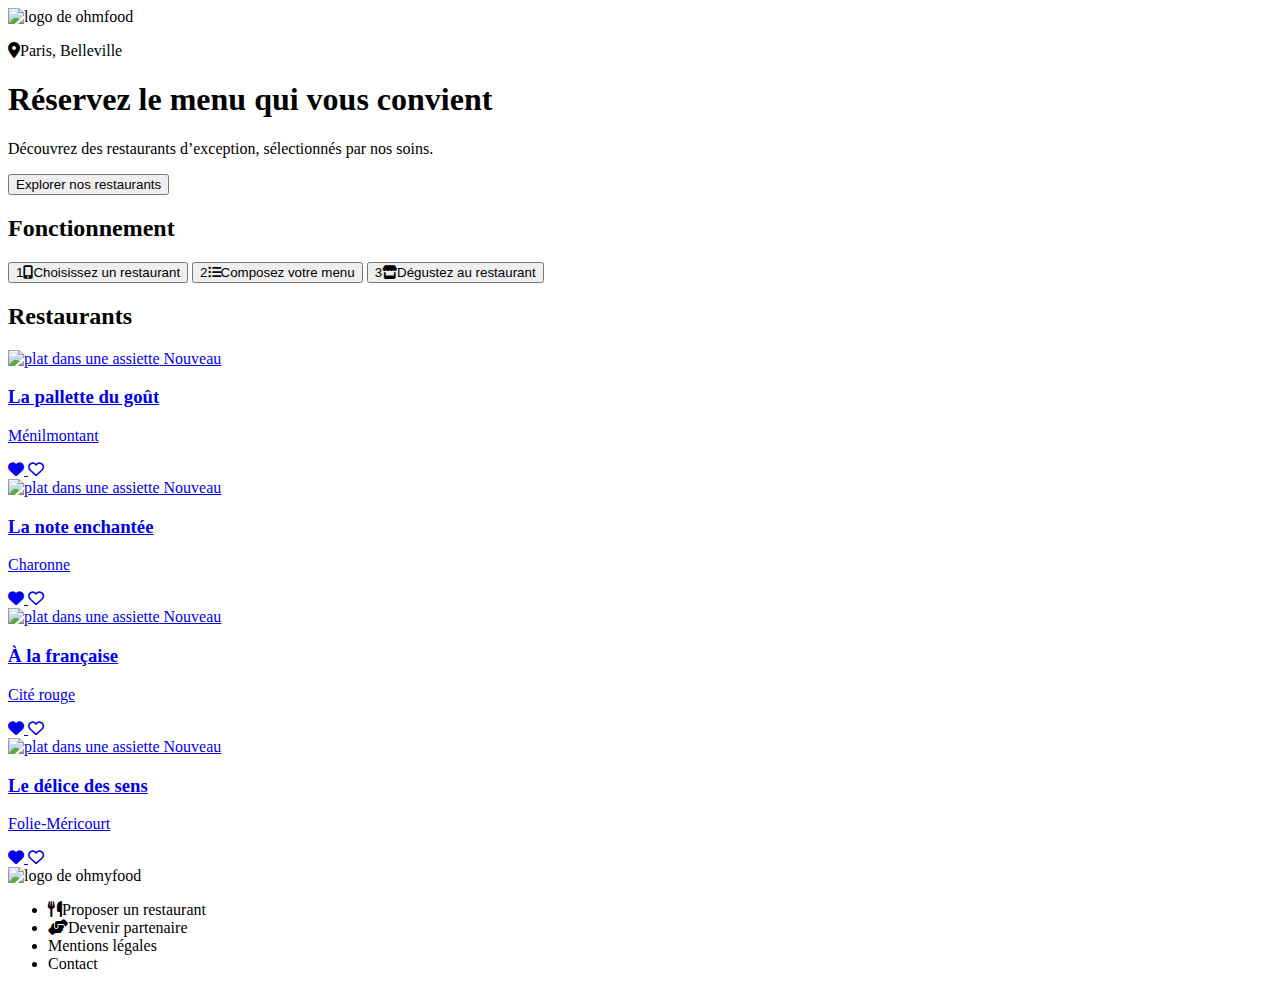
==== index.html @ e479364b "add all restaurant" ====
<!DOCTYPE html>
<html lang="fr">
  <head>
    <meta charset="UTF-8" />
    <meta name="viewport" content="width=device-width, initial-scale=1.0" />
    <title>Ohmyfood</title>
    <link
      rel="stylesheet"
      href="https://cdnjs.cloudflare.com/ajax/libs/font-awesome/6.7.2/css/all.min.css"
      integrity="sha512-Evv84Mr4kqVGRNSgIGL/F/aIDqQb7xQ2vcrdIwxfjThSH8CSR7PBEakCr51Ck+w+/U6swU2Im1vVX0SVk9ABhg=="
      crossorigin="anonymous"
      referrerpolicy="no-referrer"
    />
    <link rel="stylesheet" href="styles/output/style.css" />
  </head>
  <body>
    <header class="header-container">
      <div class="logo-container shadow-1 py-4 relative z-1">
        <img
          src="./images/ohmyfood.png"
          alt="logo de ohmfood"
          class="mx-auto block"
        />
      </div>
      <div class="location-container shadow-2 py-3 bg-grey-1 relative">
        <p class="text-center">
          <i class="fa-solid fa-location-dot mr-3"></i>Paris, Belleville
        </p>
      </div>
    </header>
    <main>
      <section class="flex flex-column gap-5 pt-10 pb-14 bg-grey-light">
        <h1 class="title-section text-center">
          Réservez le menu qui vous convient
        </h1>
        <p class="body-1">
          Découvrez des restaurants d’exception, sélectionnés par nos soins.
        </p>
        <button class="button-primary mx-auto">Explorer nos restaurants</button>
      </section>

      <section class="px-4 py-10">
        <h2 class="title-section">Fonctionnement</h2>

        <div class="flex flex-column gap-6 mt-6">
          <button class="button-secondary relative">
            <span class="badge">1</span
            ><i class="fa-solid fa-mobile-screen-button"></i>Choisissez un
            restaurant
          </button>
          <button class="button-secondary relative">
            <span class="badge">2</span
            ><i class="fa-solid fa-list-ul"></i>Composez votre menu
          </button>
          <button class="button-secondary relative">
            <span class="badge">3</span
            ><i class="fa-solid fa-store active"></i>Dégustez au restaurant
          </button>
        </div>
      </section>

      <section class="px-4 py-10 bg-grey-light">
        <h2 class="title-section pb-5">Restaurants</h2>
        <div class="flex flex-column align-center gap-5">
          <a href="/pages/la-palette-du-goût.html" class="w-full">
            <article class="card">
              <div class="card-image relative">
                <img
                  src="./images/jay-wennington-N_Y88TWmGwA-unsplash.jpg"
                  alt="plat dans une assiette"
                />
                <span class="new-badge active">Nouveau</span>
              </div>
              <div class="card-body">
                <div>
                  <h3>La pallette du goût</h3>
                  <p>Ménilmontant</p>
                </div>
                <i class="fa-solid fa-heart liked"></i>
                <i class="fa-regular fa-heart"></i>
              </div>
            </article>
          </a>
          <a href="/pages/la-note-enchante.html" class="w-full">
            <article class="card">
              <div class="card-image relative">
                <img
                  src="./images/stil-u2Lp8tXIcjw-unsplash.jpg"
                  alt="plat dans une assiette"
                />
                <span class="new-badge active">Nouveau</span>
              </div>
              <div class="card-body">
                <div>
                  <h3>La note enchantée</h3>
                  <p>Charonne</p>
                </div>
                <i class="fa-solid fa-heart liked active"></i>
                <i class="fa-regular fa-heart"></i>
              </div>
            </article>
          </a>
          <a href="/pages/a-la-francaise.html" class="w-full">
            <article class="card">
              <div class="card-image relative">
                <img
                  src="./images/jay-wennington-N_Y88TWmGwA-unsplash.jpg"
                  alt="plat dans une assiette"
                />
                <span class="new-badge">Nouveau</span>
              </div>
              <div class="card-body">
                <div>
                  <h3>À la française</h3>
                  <p>Cité rouge</p>
                </div>
                <i class="fa-solid fa-heart liked"></i>
                <i class="fa-regular fa-heart"></i>
              </div>
            </article>
          </a>
          <a href="/pages/delices-des-sens.html" class="w-full">
            <article class="card">
              <div class="card-image relative">
                <img
                  src="./images/louis-hansel-shotsoflouis-qNBGVyOCY8Q-unsplash.jpg"
                  alt="plat dans une assiette"
                />
                <span class="new-badge">Nouveau</span>
              </div>
              <div class="card-body">
                <div>
                  <h3>Le délice des sens</h3>
                  <p>Folie-Méricourt</p>
                </div>
                <i class="fa-solid fa-heart liked"></i>
                <i class="fa-regular fa-heart"></i>
              </div>
            </article>
          </a>
        </div>
      </section>
    </main>

    <footer class="p-6 bg-grey">
      <div class="logo-container">
        <img src="./images/ohmyfoodwhite.png" alt="logo de ohmyfood" />
      </div>
      <ul>
        <li><i class="fa-solid fa-utensils mr-4"></i>Proposer un restaurant</li>
        <li>
          <i class="fa-solid fa-handshake-angle mr-3"></i>Devenir partenaire
        </li>
        <li>Mentions légales</li>
        <li>Contact</li>
      </ul>
    </footer>
  </body>
</html>
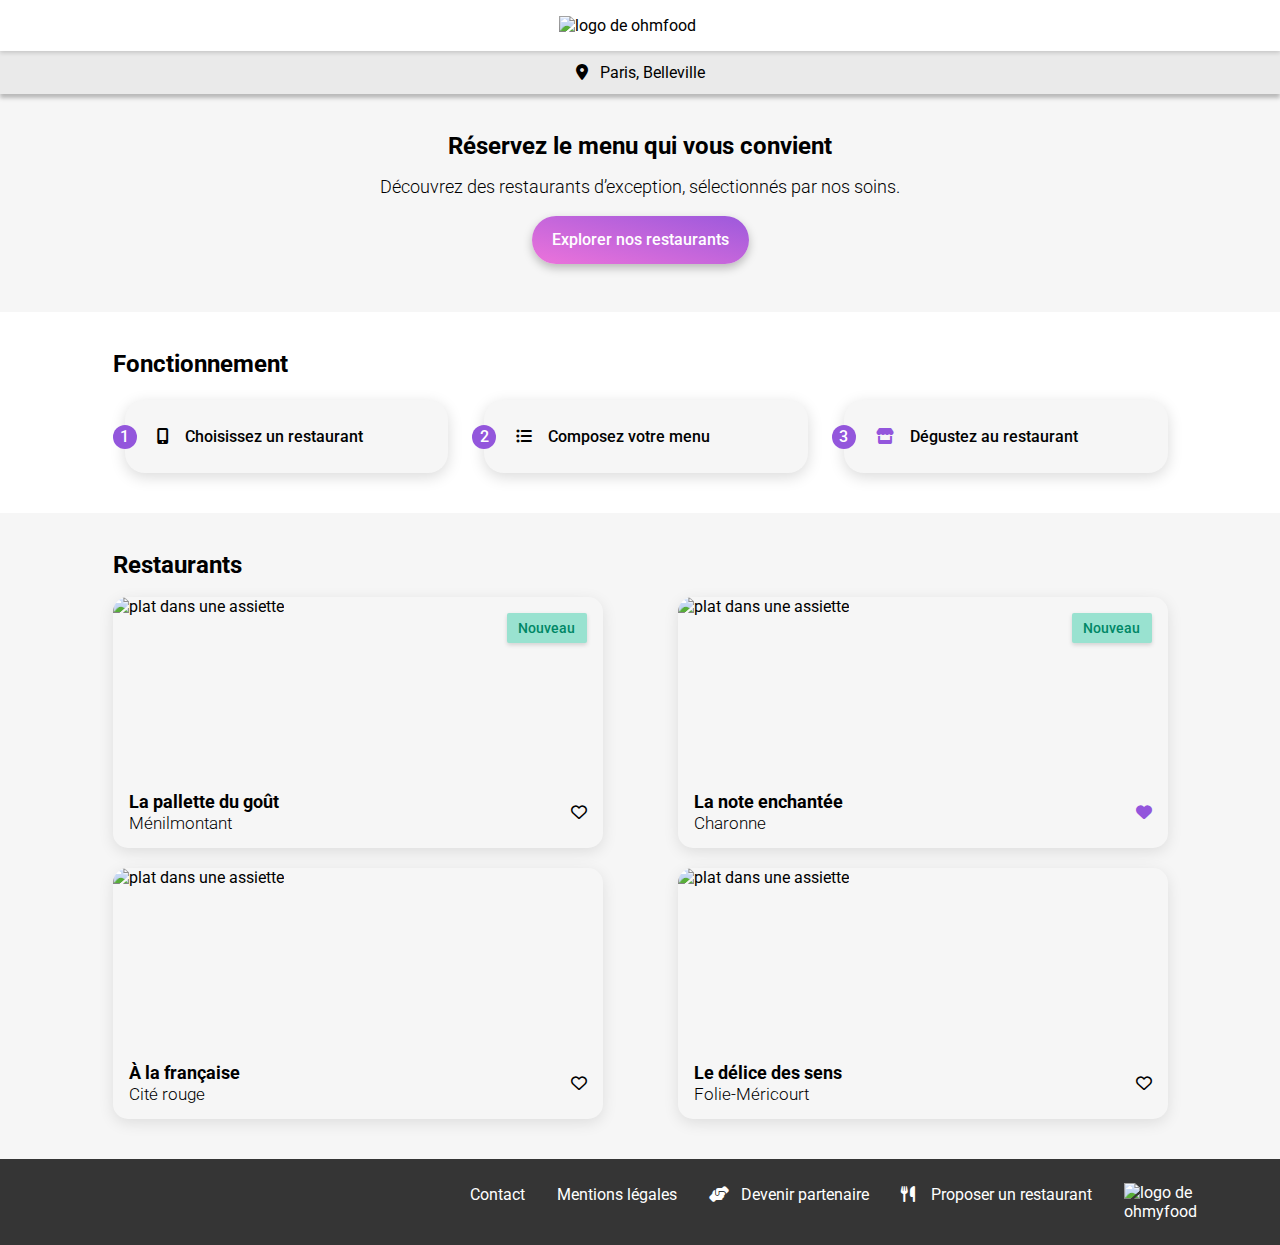
==== commit f6d0aa47: "add responsive to desktop vers" ====
--- a/index.html
+++ b/index.html
@@ -39,10 +39,10 @@
         <button class="button-primary mx-auto">Explorer nos restaurants</button>
       </section>
 
-      <section class="px-4 py-10">
+      <section class="px-4 py-10 max-w-lg">
         <h2 class="title-section">Fonctionnement</h2>
 
-        <div class="flex flex-column gap-6 mt-6">
+        <div class="flex flex-column gap-6 mt-6 lg__col-to-row child-equal">
           <button class="button-secondary relative">
             <span class="badge">1</span
             ><i class="fa-solid fa-mobile-screen-button"></i>Choisissez un
@@ -60,9 +60,11 @@
       </section>
 
       <section class="px-4 py-10 bg-grey-light">
-        <h2 class="title-section pb-5">Restaurants</h2>
-        <div class="flex flex-column align-center gap-5">
-          <a href="/pages/la-palette-du-goût.html" class="w-full">
+        <h2 class="title-section pb-5 max-w-lg">Restaurants</h2>
+        <div
+          class="flex flex-column align-center gap-5 lg__col-to-row max-w-lg col-2 wrap lg-between"
+        >
+          <a href="./la-palette-du-goût.html" class="w-full">
             <article class="card">
               <div class="card-image relative">
                 <img
@@ -81,7 +83,7 @@
               </div>
             </article>
           </a>
-          <a href="/pages/la-note-enchante.html" class="w-full">
+          <a href="./la-note-enchante.html" class="w-full">
             <article class="card">
               <div class="card-image relative">
                 <img
@@ -100,7 +102,7 @@
               </div>
             </article>
           </a>
-          <a href="/pages/a-la-francaise.html" class="w-full">
+          <a href="./a-la-francaise.html" class="w-full">
             <article class="card">
               <div class="card-image relative">
                 <img
@@ -119,7 +121,7 @@
               </div>
             </article>
           </a>
-          <a href="/pages/delices-des-sens.html" class="w-full">
+          <a href="./delices-des-sens.html" class="w-full">
             <article class="card">
               <div class="card-image relative">
                 <img
@@ -142,11 +144,11 @@
       </section>
     </main>
 
-    <footer class="p-6 bg-grey">
-      <div class="logo-container">
+    <footer class="p-6 bg-grey lg__col-to-row-reverse lg__gap-2">
+      <div class="logo-container lg-mr-2">
         <img src="./images/ohmyfoodwhite.png" alt="logo de ohmyfood" />
       </div>
-      <ul>
+      <ul class="lg__col-to-row-reverse lg__gap-2">
         <li><i class="fa-solid fa-utensils mr-4"></i>Proposer un restaurant</li>
         <li>
           <i class="fa-solid fa-handshake-angle mr-3"></i>Devenir partenaire
--- a/styles/output/style.css
+++ b/styles/output/style.css
@@ -0,0 +1,1091 @@
+@import url("https://fonts.googleapis.com/css2?family=Roboto:ital,wght@0,100..900;1,100..900&family=Shrikhand&display=swap");
+.w-full {
+  width: 100%;
+}
+
+.flex {
+  display: flex;
+}
+
+.block {
+  display: block;
+}
+
+.none {
+  display: none;
+}
+
+.flex-column {
+  flex-direction: column;
+}
+
+.flex-row {
+  flex-direction: row;
+}
+
+.justify-center {
+  justify-content: center;
+}
+
+.align-center {
+  align-items: center;
+}
+
+.wrap {
+  flex-wrap: wrap;
+}
+
+.mx-auto {
+  margin-left: auto;
+  margin-right: auto;
+}
+
+.shadow-1 {
+  box-shadow: 0px 2px 4px 0px rgba(0, 0, 0, 0.1490196078);
+}
+
+.shadow-2 {
+  box-shadow: 0px 4px 4px 0px rgba(0, 0, 0, 0.2509803922);
+}
+
+.bg-grey-1 {
+  background-color: #eaeaea;
+}
+
+.bg-grey-light {
+  background-color: #f6f6f6;
+}
+
+.bg-grey {
+  background-color: #353535;
+}
+.bg-grey * {
+  color: #ffffff;
+}
+
+.text-center {
+  text-align: center;
+}
+
+.text-start {
+  text-align: start;
+}
+
+.text-end {
+  text-align: end;
+}
+
+.relative {
+  position: relative;
+}
+
+.absolute {
+  position: absolute;
+}
+
+.z-0 {
+  z-index: 0;
+}
+
+.z-1 {
+  z-index: 1;
+}
+
+.z-2 {
+  z-index: 2;
+}
+
+.z-3 {
+  z-index: 3;
+}
+
+.z-4 {
+  z-index: 4;
+}
+
+.z-5 {
+  z-index: 5;
+}
+
+.z-6 {
+  z-index: 6;
+}
+
+.z-7 {
+  z-index: 7;
+}
+
+.z-8 {
+  z-index: 8;
+}
+
+.z-9 {
+  z-index: 9;
+}
+
+.z-10 {
+  z-index: 10;
+}
+
+.m-0 {
+  margin: 0rem;
+}
+
+.p-0 {
+  padding: 0rem;
+}
+
+.py-0 {
+  padding-top: 0rem;
+  padding-bottom: 0rem;
+}
+
+.px-0 {
+  padding-left: 0rem;
+  padding-right: 0rem;
+}
+
+.pt-0 {
+  padding-top: 0rem;
+}
+
+.pl-0 {
+  padding-left: 0rem;
+}
+
+.pr-0 {
+  padding-right: 0rem;
+}
+
+.pb-0 {
+  padding-bottom: 0rem;
+}
+
+.mt-0 {
+  margin-top: 0rem;
+}
+
+.mb-0 {
+  margin-bottom: 0rem;
+}
+
+.ml-0 {
+  margin-left: 0rem;
+}
+
+.mr-0 {
+  margin-right: 0rem;
+}
+
+.gap-0 {
+  gap: 0rem;
+}
+
+.m-1 {
+  margin: 0.25rem;
+}
+
+.p-1 {
+  padding: 0.25rem;
+}
+
+.py-1 {
+  padding-top: 0.25rem;
+  padding-bottom: 0.25rem;
+}
+
+.px-1 {
+  padding-left: 0.25rem;
+  padding-right: 0.25rem;
+}
+
+.pt-1 {
+  padding-top: 0.25rem;
+}
+
+.pl-1 {
+  padding-left: 0.25rem;
+}
+
+.pr-1 {
+  padding-right: 0.25rem;
+}
+
+.pb-1 {
+  padding-bottom: 0.25rem;
+}
+
+.mt-1 {
+  margin-top: 0.25rem;
+}
+
+.mb-1 {
+  margin-bottom: 0.25rem;
+}
+
+.ml-1 {
+  margin-left: 0.25rem;
+}
+
+.mr-1 {
+  margin-right: 0.25rem;
+}
+
+.gap-1 {
+  gap: 0.25rem;
+}
+
+.m-2 {
+  margin: 0.5rem;
+}
+
+.p-2 {
+  padding: 0.5rem;
+}
+
+.py-2 {
+  padding-top: 0.5rem;
+  padding-bottom: 0.5rem;
+}
+
+.px-2 {
+  padding-left: 0.5rem;
+  padding-right: 0.5rem;
+}
+
+.pt-2 {
+  padding-top: 0.5rem;
+}
+
+.pl-2 {
+  padding-left: 0.5rem;
+}
+
+.pr-2 {
+  padding-right: 0.5rem;
+}
+
+.pb-2 {
+  padding-bottom: 0.5rem;
+}
+
+.mt-2 {
+  margin-top: 0.5rem;
+}
+
+.mb-2 {
+  margin-bottom: 0.5rem;
+}
+
+.ml-2 {
+  margin-left: 0.5rem;
+}
+
+.mr-2 {
+  margin-right: 0.5rem;
+}
+
+.gap-2 {
+  gap: 0.5rem;
+}
+
+.m-3 {
+  margin: 0.75rem;
+}
+
+.p-3 {
+  padding: 0.75rem;
+}
+
+.py-3 {
+  padding-top: 0.75rem;
+  padding-bottom: 0.75rem;
+}
+
+.px-3 {
+  padding-left: 0.75rem;
+  padding-right: 0.75rem;
+}
+
+.pt-3 {
+  padding-top: 0.75rem;
+}
+
+.pl-3 {
+  padding-left: 0.75rem;
+}
+
+.pr-3 {
+  padding-right: 0.75rem;
+}
+
+.pb-3 {
+  padding-bottom: 0.75rem;
+}
+
+.mt-3 {
+  margin-top: 0.75rem;
+}
+
+.mb-3 {
+  margin-bottom: 0.75rem;
+}
+
+.ml-3 {
+  margin-left: 0.75rem;
+}
+
+.mr-3 {
+  margin-right: 0.75rem;
+}
+
+.gap-3 {
+  gap: 0.75rem;
+}
+
+.m-4 {
+  margin: 1rem;
+}
+
+.p-4 {
+  padding: 1rem;
+}
+
+.py-4 {
+  padding-top: 1rem;
+  padding-bottom: 1rem;
+}
+
+.px-4 {
+  padding-left: 1rem;
+  padding-right: 1rem;
+}
+
+.pt-4 {
+  padding-top: 1rem;
+}
+
+.pl-4 {
+  padding-left: 1rem;
+}
+
+.pr-4 {
+  padding-right: 1rem;
+}
+
+.pb-4 {
+  padding-bottom: 1rem;
+}
+
+.mt-4 {
+  margin-top: 1rem;
+}
+
+.mb-4 {
+  margin-bottom: 1rem;
+}
+
+.ml-4 {
+  margin-left: 1rem;
+}
+
+.mr-4 {
+  margin-right: 1rem;
+}
+
+.gap-4 {
+  gap: 1rem;
+}
+
+.m-5 {
+  margin: 1.25rem;
+}
+
+.p-5 {
+  padding: 1.25rem;
+}
+
+.py-5 {
+  padding-top: 1.25rem;
+  padding-bottom: 1.25rem;
+}
+
+.px-5 {
+  padding-left: 1.25rem;
+  padding-right: 1.25rem;
+}
+
+.pt-5 {
+  padding-top: 1.25rem;
+}
+
+.pl-5 {
+  padding-left: 1.25rem;
+}
+
+.pr-5 {
+  padding-right: 1.25rem;
+}
+
+.pb-5 {
+  padding-bottom: 1.25rem;
+}
+
+.mt-5 {
+  margin-top: 1.25rem;
+}
+
+.mb-5 {
+  margin-bottom: 1.25rem;
+}
+
+.ml-5 {
+  margin-left: 1.25rem;
+}
+
+.mr-5 {
+  margin-right: 1.25rem;
+}
+
+.gap-5 {
+  gap: 1.25rem;
+}
+
+.m-6 {
+  margin: 1.5rem;
+}
+
+.p-6 {
+  padding: 1.5rem;
+}
+
+.py-6 {
+  padding-top: 1.5rem;
+  padding-bottom: 1.5rem;
+}
+
+.px-6 {
+  padding-left: 1.5rem;
+  padding-right: 1.5rem;
+}
+
+.pt-6 {
+  padding-top: 1.5rem;
+}
+
+.pl-6 {
+  padding-left: 1.5rem;
+}
+
+.pr-6 {
+  padding-right: 1.5rem;
+}
+
+.pb-6 {
+  padding-bottom: 1.5rem;
+}
+
+.mt-6 {
+  margin-top: 1.5rem;
+}
+
+.mb-6 {
+  margin-bottom: 1.5rem;
+}
+
+.ml-6 {
+  margin-left: 1.5rem;
+}
+
+.mr-6 {
+  margin-right: 1.5rem;
+}
+
+.gap-6 {
+  gap: 1.5rem;
+}
+
+.m-8 {
+  margin: 2rem;
+}
+
+.p-8 {
+  padding: 2rem;
+}
+
+.py-8 {
+  padding-top: 2rem;
+  padding-bottom: 2rem;
+}
+
+.px-8 {
+  padding-left: 2rem;
+  padding-right: 2rem;
+}
+
+.pt-8 {
+  padding-top: 2rem;
+}
+
+.pl-8 {
+  padding-left: 2rem;
+}
+
+.pr-8 {
+  padding-right: 2rem;
+}
+
+.pb-8 {
+  padding-bottom: 2rem;
+}
+
+.mt-8 {
+  margin-top: 2rem;
+}
+
+.mb-8 {
+  margin-bottom: 2rem;
+}
+
+.ml-8 {
+  margin-left: 2rem;
+}
+
+.mr-8 {
+  margin-right: 2rem;
+}
+
+.gap-8 {
+  gap: 2rem;
+}
+
+.m-10 {
+  margin: 2.5rem;
+}
+
+.p-10 {
+  padding: 2.5rem;
+}
+
+.py-10 {
+  padding-top: 2.5rem;
+  padding-bottom: 2.5rem;
+}
+
+.px-10 {
+  padding-left: 2.5rem;
+  padding-right: 2.5rem;
+}
+
+.pt-10 {
+  padding-top: 2.5rem;
+}
+
+.pl-10 {
+  padding-left: 2.5rem;
+}
+
+.pr-10 {
+  padding-right: 2.5rem;
+}
+
+.pb-10 {
+  padding-bottom: 2.5rem;
+}
+
+.mt-10 {
+  margin-top: 2.5rem;
+}
+
+.mb-10 {
+  margin-bottom: 2.5rem;
+}
+
+.ml-10 {
+  margin-left: 2.5rem;
+}
+
+.mr-10 {
+  margin-right: 2.5rem;
+}
+
+.gap-10 {
+  gap: 2.5rem;
+}
+
+.m-12 {
+  margin: 2.75rem;
+}
+
+.p-12 {
+  padding: 2.75rem;
+}
+
+.py-12 {
+  padding-top: 2.75rem;
+  padding-bottom: 2.75rem;
+}
+
+.px-12 {
+  padding-left: 2.75rem;
+  padding-right: 2.75rem;
+}
+
+.pt-12 {
+  padding-top: 2.75rem;
+}
+
+.pl-12 {
+  padding-left: 2.75rem;
+}
+
+.pr-12 {
+  padding-right: 2.75rem;
+}
+
+.pb-12 {
+  padding-bottom: 2.75rem;
+}
+
+.mt-12 {
+  margin-top: 2.75rem;
+}
+
+.mb-12 {
+  margin-bottom: 2.75rem;
+}
+
+.ml-12 {
+  margin-left: 2.75rem;
+}
+
+.mr-12 {
+  margin-right: 2.75rem;
+}
+
+.gap-12 {
+  gap: 2.75rem;
+}
+
+.m-14 {
+  margin: 3rem;
+}
+
+.p-14 {
+  padding: 3rem;
+}
+
+.py-14 {
+  padding-top: 3rem;
+  padding-bottom: 3rem;
+}
+
+.px-14 {
+  padding-left: 3rem;
+  padding-right: 3rem;
+}
+
+.pt-14 {
+  padding-top: 3rem;
+}
+
+.pl-14 {
+  padding-left: 3rem;
+}
+
+.pr-14 {
+  padding-right: 3rem;
+}
+
+.pb-14 {
+  padding-bottom: 3rem;
+}
+
+.mt-14 {
+  margin-top: 3rem;
+}
+
+.mb-14 {
+  margin-bottom: 3rem;
+}
+
+.ml-14 {
+  margin-left: 3rem;
+}
+
+.mr-14 {
+  margin-right: 3rem;
+}
+
+.gap-14 {
+  gap: 3rem;
+}
+
+.child-equal > * {
+  flex: 1;
+}
+
+@media (min-width: 1023px) {
+  .md__col-to-row {
+    display: flex;
+    flex-direction: row;
+  }
+  .md__col-to-row-reverse {
+    display: flex;
+    flex-direction: row-reverse;
+  }
+  .md__gap-2 {
+    gap: 2rem;
+  }
+  .lg__col-to-row {
+    display: flex;
+    flex-direction: row;
+  }
+  .lg__col-to-row-reverse {
+    display: flex;
+    flex-direction: row-reverse;
+  }
+  .lg__gap-2 {
+    gap: 2rem;
+  }
+  .max-w-lg {
+    max-width: 1055px;
+    margin-left: auto;
+    margin-right: auto;
+    padding-left: 0;
+    padding-right: 0;
+  }
+  .lg-between {
+    justify-content: space-between;
+  }
+  .col-2 > * {
+    width: 100%;
+    max-width: 490px;
+  }
+  .lg-mr-2 {
+    margin-right: 2rem;
+  }
+  .lg-mx-auto {
+    margin-left: auto;
+    margin-right: auto;
+  }
+  .lg-w-fit {
+    width: fit-content;
+  }
+  .max-w-md {
+    max-width: 634px;
+  }
+}
+*,
+::before,
+::after {
+  margin: 0;
+  padding: 0;
+  box-sizing: border-box;
+}
+
+a {
+  text-decoration: none;
+  color: inherit;
+}
+
+ul {
+  list-style: none;
+}
+
+* {
+  font-family: "Roboto", "sans-serif";
+}
+
+.font-title {
+  font-family: "Shrikhand", "sans-serif";
+}
+
+.header-container .logo-container img {
+  width: 100%;
+  max-width: 162px;
+}
+.header-container .logo-container .back-icon {
+  position: absolute;
+  top: 50%;
+  left: 1rem;
+  translate: 0% -50%;
+}
+
+.button-primary {
+  position: relative;
+  border-radius: 25px;
+  background: linear-gradient(193.33deg, #9356dc -11.44%, #ff79da 123.93%);
+  border: none;
+  color: #ffffff;
+  padding: 1rem 1.25rem;
+  font-weight: 500;
+  font-size: 16px;
+  line-height: 100%;
+  letter-spacing: 0;
+  text-align: center;
+  vertical-align: middle;
+  box-shadow: 0px 4px 10px 0px rgba(0, 0, 0, 0.2509803922);
+}
+.button-primary::before {
+  display: block;
+  content: "";
+  position: absolute;
+  top: 0;
+  left: 0;
+  width: 100%;
+  height: 100%;
+  background-color: rgba(255, 255, 255, 0.1490196078);
+  border-radius: 25px;
+  opacity: 0;
+  box-shadow: 0px 4px 15px 0px rgba(0, 0, 0, 0.3490196078);
+  transition: opacity 0.3s ease-out;
+}
+.button-primary:hover::before {
+  opacity: 1;
+}
+
+.title-section {
+  font-weight: 700;
+  font-size: 24px;
+  line-height: 100%;
+  letter-spacing: 0;
+}
+
+.body-1 {
+  font-weight: 300;
+  font-size: 18px;
+  line-height: 100%;
+  letter-spacing: 0;
+  text-align: center;
+}
+
+.badge {
+  position: absolute;
+  top: 50%;
+  left: 0;
+  translate: -50% -50%;
+  width: 24px;
+  height: 24px;
+  border-radius: 50%;
+  background-color: #9356dc;
+  color: #ffffff;
+  display: flex;
+  justify-content: center;
+  align-items: center;
+}
+
+.button-secondary {
+  border-radius: 20px;
+  background-color: #f6f6f6;
+  box-shadow: 0px 4px 15px 0px rgba(0, 0, 0, 0.1490196078);
+  padding: 1.75rem 0;
+  border: none;
+  font-weight: 500;
+  font-size: 16px;
+  line-height: 100%;
+  letter-spacing: 0;
+  margin-left: 12px;
+  padding-left: 2rem;
+  text-align: left;
+}
+.button-secondary > i {
+  align-self: start;
+  margin-right: 1rem;
+}
+.button-secondary > i.active {
+  color: #9356dc;
+}
+
+.card {
+  border-radius: 15px;
+  height: 251px;
+  box-shadow: 0px 4px 15px 0px rgba(0, 0, 0, 0.1019607843);
+  overflow: hidden;
+}
+.card .card-image {
+  height: 71%;
+}
+.card .card-image img {
+  width: 100%;
+  height: 100%;
+  object-fit: cover;
+}
+.card .card-body {
+  display: flex;
+  justify-content: space-between;
+  align-items: center;
+  padding: 1rem;
+}
+.card .card-body h3 {
+  font-weight: 700;
+  font-size: 18px;
+  line-height: 1.2;
+}
+.card .card-body p {
+  font-weight: 300;
+  font-size: 17px;
+  letter-spacing: 0;
+}
+.card .card-body > i.liked {
+  display: none;
+  color: #9356dc;
+}
+.card .card-body > i.liked.active {
+  display: block;
+}
+.card .card-body i.liked.active + i {
+  display: none;
+}
+
+footer .logo-container {
+  width: 100px;
+}
+footer .logo-container img {
+  width: 100%;
+  object-fit: cover;
+}
+footer ul li {
+  line-height: 1.5;
+}
+
+.restaurant-cover {
+  max-height: 383px;
+  overflow: hidden;
+}
+.restaurant-cover img {
+  width: 100%;
+  height: 100%;
+  max-height: 100%;
+  object-fit: cover;
+  translate: 0 -34%;
+}
+
+.restaurant-main-section {
+  position: relative;
+  background-color: #f6f6f6;
+}
+.restaurant-main-section h1 {
+  font-weight: 400;
+  font-style: italic;
+  font-size: 28px;
+  line-height: 100%;
+  letter-spacing: 0;
+}
+.restaurant-main-section::before {
+  display: block;
+  content: "";
+  position: absolute;
+  top: 0;
+  left: 0;
+  translate: 0 -100%;
+  height: 40px;
+  width: 100%;
+  border-top-left-radius: 40px;
+  border-top-right-radius: 40px;
+  background-color: #f6f6f6;
+}
+.restaurant-main-section .restaurant-section h2 {
+  position: relative;
+  font-weight: 300;
+  font-size: 16px;
+  line-height: 100%;
+  letter-spacing: 0;
+  text-transform: uppercase;
+  margin-bottom: calc(8px + 1.5rem);
+}
+.restaurant-main-section .restaurant-section h2::before {
+  display: block;
+  content: "";
+  position: absolute;
+  top: 100%;
+  left: 0;
+  translate: 0 8px;
+  height: 3px;
+  width: 40px;
+  background-color: #99e2d0;
+}
+.restaurant-main-section .restaurant-section .dish {
+  display: grid;
+  grid-template-columns: auto fit-content(100%) fit-content(100%);
+  grid-template-rows: repeat(2, 1fr);
+  height: 69px;
+  border-radius: 15px;
+  box-shadow: 0px 4.01px 15.04px 0px rgba(0, 0, 0, 0.1019607843);
+  background-color: #ffffff;
+  margin-bottom: 1rem;
+  overflow: hidden;
+}
+.restaurant-main-section .restaurant-section .dish input[type=checkbox]:checked ~ .dish__check {
+  width: 60px;
+  translate: 0 0;
+}
+.restaurant-main-section .restaurant-section .dish__name {
+  font-weight: 500;
+  font-size: 18px;
+  line-height: 100%;
+  letter-spacing: 0;
+  margin-bottom: 5px;
+  white-space: nowrap;
+  overflow: hidden;
+  text-overflow: ellipsis;
+  max-width: 100%;
+  display: inline-block;
+  height: 100%;
+  grid-column: 1/2;
+}
+.restaurant-main-section .restaurant-section .dish__ingredient {
+  font-weight: 300;
+  font-size: 15.04px;
+  line-height: 100%;
+  letter-spacing: 0;
+  white-space: nowrap;
+  overflow: hidden;
+  text-overflow: ellipsis;
+  max-width: 100%;
+  display: inline-block;
+  height: 100%;
+  grid-row: 2/3;
+  grid-column: 1/2;
+}
+.restaurant-main-section .restaurant-section .dish__price {
+  grid-row: 2/3;
+}
+.restaurant-main-section .restaurant-section .dish__check {
+  display: flex;
+  justify-content: center;
+  align-items: center;
+  grid-row: 1/3;
+  grid-column: 3/4;
+  background-color: #99e2d0;
+  translate: 100% 0;
+  width: 0;
+  overflow: hidden;
+  transform-origin: right;
+  transition: translate 0.3s ease-out, width 0.3s 0.1s ease-out;
+}
+.restaurant-main-section .restaurant-section .dish__check i {
+  color: #ffffff;
+}
+
+.new-badge {
+  display: none;
+  position: absolute;
+  top: 1rem;
+  right: 1rem;
+  background-color: #99e2d0;
+  color: #008766;
+  padding: 0.5rem 0.7rem;
+  box-shadow: 0px 2px 4px 0px rgba(0, 0, 0, 0.1490196078);
+  border-radius: 2px;
+  font-weight: 500;
+  font-size: 14px;
+  line-height: 100%;
+  letter-spacing: 0;
+  text-align: center;
+}
+.new-badge.active {
+  display: block;
+}
+
+/*# sourceMappingURL=style.css.map */
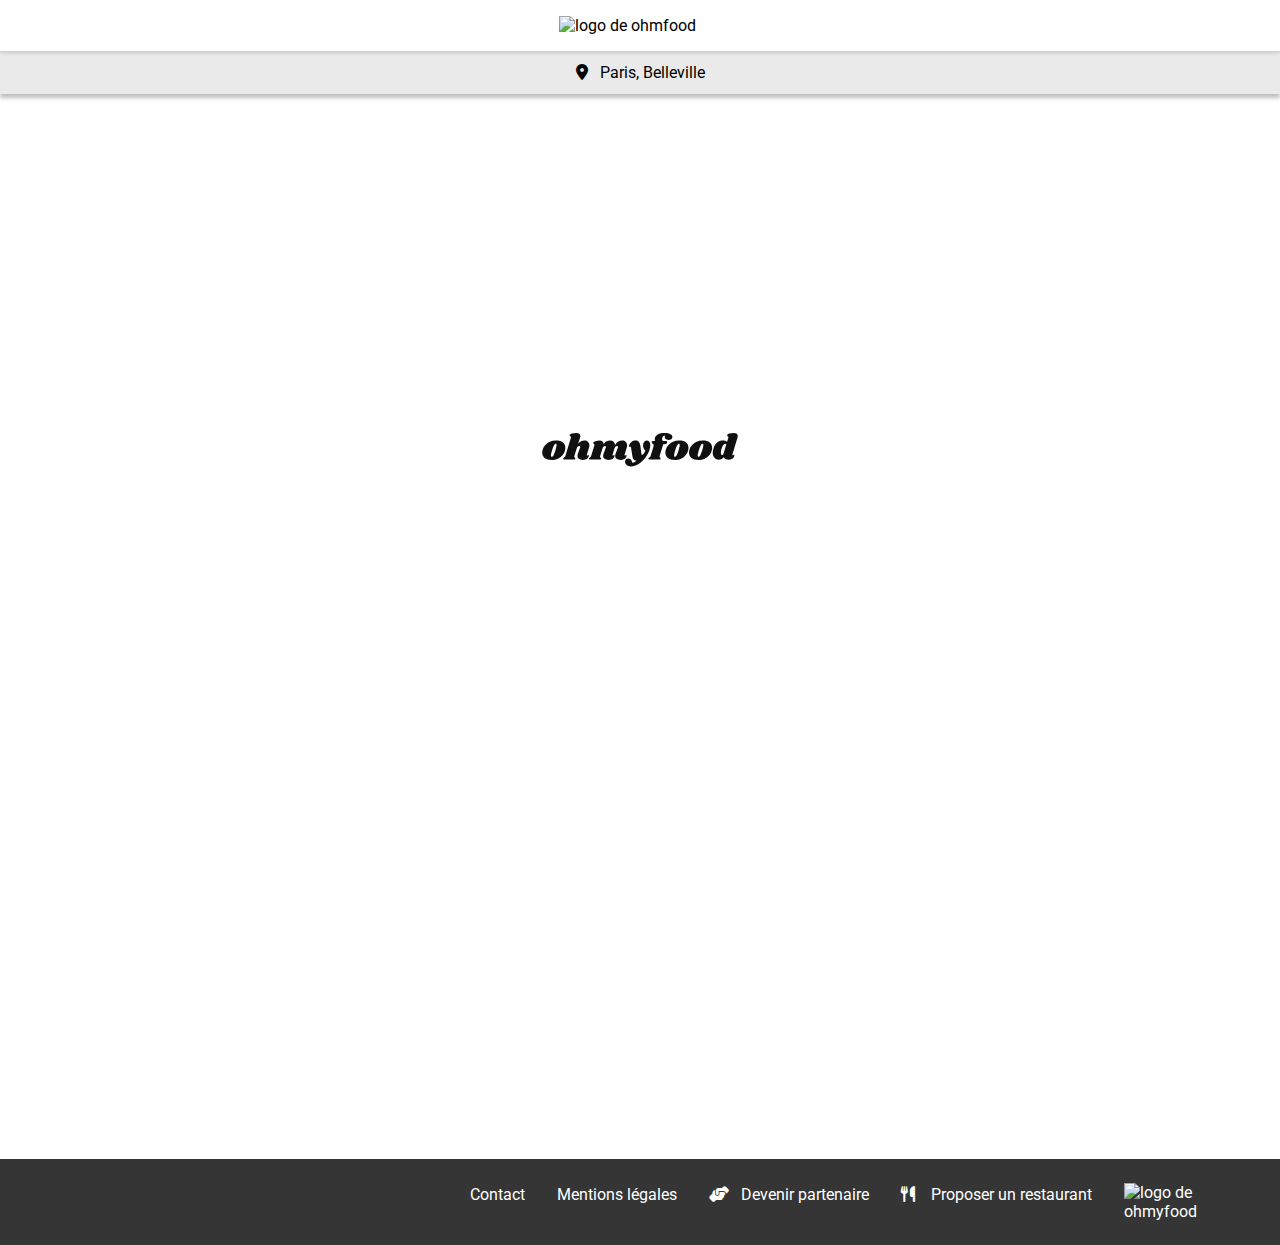
==== commit 1748a899: "add fixes" ====
--- a/index.html
+++ b/index.html
@@ -28,31 +28,82 @@
         </p>
       </div>
     </header>
-    <main>
+    <svg
+      class="fadeOut loader"
+      width="197"
+      height="100"
+      viewBox="0 0 197 34"
+      fill="none"
+      xmlns="http://www.w3.org/2000/svg"
+    >
+      <path
+        class="letter"
+        d="M14.2888 7.56C17.5528 7.56 19.9528 8.22 21.4888 9.54C23.0488 10.86 23.8288 12.588 23.8288 14.724C23.8288 15.444 23.7328 16.248 23.5408 17.136C23.0848 19.104 22.2328 20.832 20.9848 22.32C19.7368 23.784 18.2008 24.924 16.3768 25.74C14.5768 26.532 12.6208 26.928 10.5088 26.928C7.1728 26.928 4.7008 26.268 3.0928 24.948C1.5088 23.604 0.716797 21.828 0.716797 19.62C0.716797 18.876 0.812797 18.048 1.0048 17.136C1.4608 15.264 2.3248 13.608 3.5968 12.168C4.8928 10.704 6.4648 9.576 8.3128 8.784C10.1848 7.968 12.1768 7.56 14.2888 7.56ZM14.1808 10.764C13.6768 10.764 13.1368 11.22 12.5608 12.132C12.0088 13.02 11.3488 14.712 10.5808 17.208C9.8128 19.704 9.4288 21.456 9.4288 22.464C9.4288 22.992 9.5128 23.352 9.6808 23.544C9.8488 23.712 10.0768 23.796 10.3648 23.796C10.8688 23.844 11.3848 23.412 11.9128 22.5C12.4648 21.588 13.1488 19.812 13.9648 17.172C14.7088 14.844 15.0808 13.152 15.0808 12.096C15.0808 11.592 14.9968 11.244 14.8288 11.052C14.6848 10.86 14.4688 10.764 14.1808 10.764Z"
+        fill="#101010"
+      />
+      <path
+        class="letter"
+        d="M45.3467 21.636C45.2987 21.732 45.2747 21.876 45.2747 22.068C45.2747 22.236 45.3107 22.368 45.3827 22.464C45.4787 22.56 45.5987 22.608 45.7427 22.608C46.0307 22.608 46.2707 22.488 46.4627 22.248C46.6787 21.984 46.8227 21.852 46.8947 21.852C47.0147 21.852 47.1107 21.936 47.1827 22.104C47.2547 22.248 47.2907 22.428 47.2907 22.644C47.3147 23.34 47.0867 24.024 46.6067 24.696C46.1267 25.344 45.4187 25.884 44.4827 26.316C43.5707 26.724 42.4667 26.928 41.1707 26.928C39.5867 26.928 38.3267 26.568 37.3907 25.848C36.4547 25.104 35.9747 24.12 35.9507 22.896C35.9507 22.008 36.1667 21.012 36.5987 19.908L38.5787 14.724C38.6987 14.412 38.7587 14.16 38.7587 13.968C38.7587 13.656 38.6507 13.416 38.4347 13.248C38.2427 13.056 38.0027 12.96 37.7147 12.96C37.2587 12.96 36.7907 13.176 36.3107 13.608C35.8547 14.016 35.4827 14.688 35.1947 15.624V15.552L32.9267 22.86C32.8547 23.148 32.8187 23.4 32.8187 23.616C32.8187 23.928 32.8787 24.18 32.9987 24.372C33.1187 24.54 33.2867 24.708 33.5027 24.876C33.6707 25.044 33.7907 25.188 33.8627 25.308C33.9347 25.404 33.9467 25.536 33.8987 25.704C33.7787 26.016 33.5387 26.244 33.1787 26.388C32.8187 26.532 32.2667 26.604 31.5227 26.604H23.3147C22.6907 26.604 22.2347 26.508 21.9467 26.316C21.6587 26.1 21.5627 25.824 21.6587 25.488C21.7547 25.2 22.0067 24.948 22.4147 24.732C22.7747 24.54 23.0747 24.312 23.3147 24.048C23.5547 23.784 23.7587 23.364 23.9267 22.788L29.3987 4.824C29.4707 4.608 29.5067 4.428 29.5067 4.284C29.5067 4.02 29.4347 3.804 29.2907 3.636C29.1707 3.468 29.0027 3.3 28.7867 3.132C28.5467 2.94 28.3667 2.772 28.2467 2.628C28.1507 2.484 28.1387 2.292 28.2107 2.052C28.3547 1.5 29.1107 1.02 30.4787 0.611999C31.8467 0.204 33.2747 0 34.7627 0C36.1547 0 37.1747 0.264 37.8227 0.792001C38.4947 1.32 38.8307 2.04 38.8307 2.952C38.8307 3.48 38.7467 3.996 38.5787 4.5L36.6347 10.836C37.5707 9.612 38.5547 8.76 39.5867 8.28C40.6427 7.8 41.7827 7.56 43.0067 7.56C44.4707 7.56 45.6467 8.004 46.5347 8.892C47.4467 9.78 47.9027 10.932 47.9027 12.348C47.9027 13.092 47.7827 13.824 47.5427 14.544L45.3467 21.636Z"
+        fill="#101010"
+      />
+      <path
+        class="letter"
+        d="M83.0733 21.636C83.0253 21.732 83.0013 21.876 83.0013 22.068C83.0013 22.236 83.0373 22.368 83.1093 22.464C83.2053 22.56 83.3253 22.608 83.4693 22.608C83.7573 22.608 83.9973 22.488 84.1893 22.248C84.4053 21.984 84.5493 21.852 84.6213 21.852C84.7413 21.852 84.8373 21.936 84.9093 22.104C84.9813 22.248 85.0173 22.428 85.0173 22.644C85.0413 23.34 84.8133 24.024 84.3333 24.696C83.8533 25.344 83.1453 25.884 82.2093 26.316C81.2973 26.724 80.1933 26.928 78.8973 26.928C77.3133 26.928 76.0533 26.568 75.1173 25.848C74.1813 25.104 73.7013 24.12 73.6773 22.896C73.6773 22.008 73.8933 21.012 74.3253 19.908L76.3053 14.724C76.4253 14.412 76.4853 14.16 76.4853 13.968C76.4853 13.656 76.3773 13.416 76.1613 13.248C75.9693 13.056 75.7293 12.96 75.4413 12.96C75.0333 12.96 74.6133 13.14 74.1813 13.5C73.7493 13.86 73.3653 14.424 73.0293 15.192L71.0493 21.636C71.0013 21.732 70.9773 21.876 70.9773 22.068C70.9773 22.236 71.0133 22.368 71.0853 22.464C71.1813 22.56 71.3013 22.608 71.4453 22.608C71.7333 22.608 71.9733 22.488 72.1653 22.248C72.3813 21.984 72.5253 21.852 72.5973 21.852C72.7173 21.852 72.8133 21.936 72.8853 22.104C72.9573 22.248 72.9933 22.428 72.9933 22.644C73.0173 23.34 72.7893 24.024 72.3093 24.696C71.8293 25.344 71.1213 25.884 70.1853 26.316C69.2733 26.724 68.1693 26.928 66.8733 26.928C65.2893 26.928 64.0293 26.568 63.0933 25.848C62.1573 25.104 61.6773 24.12 61.6533 22.896C61.6533 22.008 61.8693 21.012 62.3013 19.908L64.2813 14.724C64.4013 14.412 64.4613 14.16 64.4613 13.968C64.4613 13.656 64.3533 13.416 64.1373 13.248C63.9453 13.056 63.7053 12.96 63.4173 12.96C63.0093 12.96 62.5893 13.14 62.1573 13.5C61.7253 13.836 61.3653 14.388 61.0773 15.156L58.7013 22.86C58.6053 23.124 58.5573 23.376 58.5573 23.616C58.5573 23.904 58.6173 24.144 58.7373 24.336C58.8573 24.504 59.0253 24.684 59.2413 24.876C59.4093 25.02 59.5293 25.152 59.6013 25.272C59.6733 25.392 59.6853 25.536 59.6373 25.704C59.5413 26.016 59.3133 26.244 58.9533 26.388C58.5933 26.532 58.0293 26.604 57.2613 26.604H49.0533C48.4293 26.604 47.9853 26.508 47.7213 26.316C47.4333 26.1 47.3253 25.824 47.3973 25.488C47.4933 25.2 47.7453 24.948 48.1533 24.732C48.5133 24.54 48.8133 24.312 49.0533 24.048C49.2933 23.784 49.4973 23.364 49.6653 22.788L52.8693 12.384C52.9173 12.264 52.9413 12.096 52.9413 11.88C52.9413 11.616 52.8813 11.412 52.7613 11.268C52.6653 11.124 52.4973 10.944 52.2573 10.728C52.0173 10.536 51.8493 10.368 51.7533 10.224C51.6573 10.08 51.6453 9.888 51.7173 9.648C51.8613 9.096 52.6173 8.616 53.9853 8.208C55.3533 7.776 56.7813 7.56 58.2693 7.56C59.4453 7.56 60.3693 7.884 61.0413 8.532C61.7373 9.18 62.0733 10.068 62.0493 11.196C63.0333 9.828 64.0653 8.88 65.1453 8.352C66.2493 7.824 67.4373 7.56 68.7093 7.56C70.1013 7.56 71.2293 7.968 72.0933 8.784C72.9813 9.576 73.4733 10.62 73.5693 11.916C74.6013 10.284 75.7053 9.156 76.8813 8.532C78.0573 7.884 79.3413 7.56 80.7333 7.56C82.1973 7.56 83.3733 8.004 84.2613 8.892C85.1733 9.78 85.6293 10.932 85.6293 12.348C85.6293 13.092 85.5093 13.824 85.2693 14.544L83.0733 21.636Z"
+        fill="#101010"
+      />
+      <path
+        class="letter"
+        d="M105.288 7.56C106.344 7.56 107.184 7.992 107.808 8.856C108.456 9.696 108.78 10.848 108.78 12.312C108.78 13.584 108.552 14.952 108.096 16.416C107.208 19.368 105.78 22.152 103.812 24.768C101.868 27.384 99.6244 29.484 97.0804 31.068C94.5604 32.652 92.0404 33.444 89.5204 33.444C88.2724 33.444 87.1924 33.228 86.2804 32.796C85.3924 32.364 84.7204 31.788 84.2644 31.068C83.7844 30.348 83.5444 29.58 83.5444 28.764C83.5444 28.404 83.6044 28.008 83.7244 27.576C83.9404 26.904 84.3004 26.388 84.8044 26.028C85.3084 25.668 85.9084 25.488 86.6044 25.488C87.7084 25.488 88.6084 25.86 89.3044 26.604C90.0244 27.372 90.4804 28.416 90.6724 29.736C92.2084 29.664 93.6244 29.004 94.9204 27.756C93.6964 27.54 92.7844 27.132 92.1844 26.532C91.6084 25.908 91.2124 24.948 90.9964 23.652L89.5564 14.832C89.4844 14.376 89.3764 14.064 89.2324 13.896C89.1124 13.704 88.9444 13.608 88.7284 13.608C88.5604 13.608 88.3564 13.692 88.1164 13.86C87.9004 14.028 87.7444 14.112 87.6484 14.112C87.4564 14.112 87.3604 13.908 87.3604 13.5C87.3604 13.164 87.4204 12.804 87.5404 12.42C87.9724 11.052 88.7764 9.9 89.9524 8.964C91.1284 8.004 92.4964 7.524 94.0564 7.524C95.5924 7.524 96.7204 7.98 97.4404 8.892C98.1844 9.804 98.6644 11.208 98.8804 13.104L99.9604 21.024C100.032 21.624 100.248 21.924 100.608 21.924C101.04 21.924 101.544 21.54 102.12 20.772C102.696 19.98 103.26 18.864 103.812 17.424C103.092 16.776 102.54 16.032 102.156 15.192C101.772 14.352 101.58 13.452 101.58 12.492C101.58 11.748 101.676 11.076 101.868 10.476C102.156 9.516 102.6 8.796 103.2 8.316C103.824 7.812 104.52 7.56 105.288 7.56Z"
+        fill="#101010"
+      />
+      <path
+        class="letter"
+        d="M123.221 0C125.789 0 127.709 0.396 128.981 1.188C130.277 1.956 130.925 2.904 130.925 4.032C130.925 4.944 130.541 5.652 129.773 6.156C129.029 6.636 128.045 6.876 126.821 6.876C125.693 6.876 124.817 6.6 124.193 6.048C123.569 5.496 123.257 4.812 123.257 3.996C123.257 3.492 123.413 2.964 123.725 2.412C123.005 2.412 122.405 2.592 121.925 2.952C121.445 3.288 121.073 3.876 120.809 4.716C120.665 5.244 120.593 5.736 120.593 6.192C120.593 6.768 120.689 7.224 120.881 7.56C121.097 7.872 121.397 8.028 121.781 8.028H123.905C125.153 8.028 125.777 8.412 125.777 9.18C125.777 9.276 125.753 9.42 125.705 9.612C125.561 10.14 125.261 10.536 124.805 10.8C124.373 11.064 123.713 11.196 122.825 11.196H121.745L118.181 22.86C118.109 23.148 118.073 23.4 118.073 23.616C118.073 23.928 118.133 24.18 118.253 24.372C118.373 24.54 118.541 24.708 118.757 24.876C118.925 25.044 119.045 25.188 119.117 25.308C119.189 25.404 119.201 25.536 119.153 25.704C119.033 26.016 118.793 26.244 118.433 26.388C118.073 26.532 117.521 26.604 116.777 26.604H108.569C107.945 26.604 107.489 26.508 107.201 26.316C106.913 26.1 106.817 25.824 106.913 25.488C107.009 25.2 107.261 24.948 107.669 24.732C108.029 24.54 108.329 24.312 108.569 24.048C108.809 23.784 109.013 23.364 109.181 22.788L111.989 13.572C112.109 13.212 112.169 12.84 112.169 12.456C112.169 11.976 112.061 11.604 111.845 11.34C111.653 11.052 111.353 10.74 110.945 10.404C110.681 10.188 110.477 10.008 110.333 9.864C110.213 9.696 110.153 9.504 110.153 9.288C110.129 8.832 110.285 8.508 110.621 8.316C110.981 8.124 111.653 8.028 112.637 8.028H113.537C113.369 7.428 113.285 6.828 113.285 6.228C113.285 5.628 113.393 5.004 113.609 4.356C114.065 3.132 115.037 2.1 116.525 1.26C118.037 0.42 120.269 0 123.221 0Z"
+        fill="#101010"
+      />
+      <path
+        class="letter"
+        d="M137.441 7.56C140.705 7.56 143.105 8.22 144.641 9.54C146.201 10.86 146.981 12.588 146.981 14.724C146.981 15.444 146.885 16.248 146.693 17.136C146.237 19.104 145.385 20.832 144.137 22.32C142.889 23.784 141.353 24.924 139.529 25.74C137.729 26.532 135.773 26.928 133.661 26.928C130.325 26.928 127.853 26.268 126.245 24.948C124.661 23.604 123.869 21.828 123.869 19.62C123.869 18.876 123.965 18.048 124.157 17.136C124.613 15.264 125.477 13.608 126.749 12.168C128.045 10.704 129.617 9.576 131.465 8.784C133.337 7.968 135.329 7.56 137.441 7.56ZM137.333 10.764C136.829 10.764 136.289 11.22 135.713 12.132C135.161 13.02 134.501 14.712 133.733 17.208C132.965 19.704 132.581 21.456 132.581 22.464C132.581 22.992 132.665 23.352 132.833 23.544C133.001 23.712 133.229 23.796 133.517 23.796C134.021 23.844 134.537 23.412 135.065 22.5C135.617 21.588 136.301 19.812 137.117 17.172C137.861 14.844 138.233 13.152 138.233 12.096C138.233 11.592 138.149 11.244 137.981 11.052C137.837 10.86 137.621 10.764 137.333 10.764Z"
+        fill="#101010"
+      />
+      <path
+        class="letter"
+        d="M161.066 7.56C164.33 7.56 166.73 8.22 168.266 9.54C169.826 10.86 170.606 12.588 170.606 14.724C170.606 15.444 170.51 16.248 170.318 17.136C169.862 19.104 169.01 20.832 167.762 22.32C166.514 23.784 164.978 24.924 163.154 25.74C161.354 26.532 159.398 26.928 157.286 26.928C153.95 26.928 151.478 26.268 149.87 24.948C148.286 23.604 147.494 21.828 147.494 19.62C147.494 18.876 147.59 18.048 147.782 17.136C148.238 15.264 149.102 13.608 150.374 12.168C151.67 10.704 153.242 9.576 155.09 8.784C156.962 7.968 158.954 7.56 161.066 7.56ZM160.958 10.764C160.454 10.764 159.914 11.22 159.338 12.132C158.786 13.02 158.126 14.712 157.358 17.208C156.59 19.704 156.206 21.456 156.206 22.464C156.206 22.992 156.29 23.352 156.458 23.544C156.626 23.712 156.854 23.796 157.142 23.796C157.646 23.844 158.162 23.412 158.69 22.5C159.242 21.588 159.926 19.812 160.742 17.172C161.486 14.844 161.858 13.152 161.858 12.096C161.858 11.592 161.774 11.244 161.606 11.052C161.462 10.86 161.246 10.764 160.958 10.764Z"
+        fill="#101010"
+      />
+      <path
+        class="letter"
+        d="M190.883 21.42C190.835 21.612 190.811 21.744 190.811 21.816C190.811 21.984 190.859 22.116 190.955 22.212C191.051 22.308 191.171 22.356 191.315 22.356C191.603 22.356 191.843 22.236 192.035 21.996C192.251 21.732 192.395 21.6 192.467 21.6C192.587 21.6 192.683 21.684 192.755 21.852C192.827 22.02 192.863 22.212 192.863 22.428C192.887 23.076 192.635 23.736 192.107 24.408C191.603 25.08 190.919 25.632 190.055 26.064C189.191 26.496 188.255 26.712 187.247 26.712C186.047 26.712 185.003 26.484 184.115 26.028C183.227 25.572 182.615 24.972 182.279 24.228C181.631 25.068 180.887 25.692 180.047 26.1C179.207 26.508 178.319 26.712 177.383 26.712C176.279 26.712 175.247 26.436 174.287 25.884C173.351 25.332 172.595 24.552 172.019 23.544C171.467 22.512 171.191 21.348 171.191 20.052C171.191 17.868 171.599 15.816 172.415 13.896C173.255 11.952 174.419 10.392 175.907 9.216C177.395 8.016 179.087 7.416 180.983 7.416C182.015 7.416 182.891 7.536 183.611 7.776C184.355 8.016 185.027 8.376 185.627 8.856L186.851 4.824C186.923 4.608 186.959 4.428 186.959 4.284C186.959 4.02 186.887 3.804 186.743 3.636C186.623 3.468 186.455 3.3 186.239 3.132C185.999 2.94 185.819 2.772 185.699 2.628C185.603 2.484 185.591 2.292 185.663 2.052C185.807 1.5 186.563 1.02 187.931 0.611999C189.299 0.204 190.727 0 192.215 0C193.607 0 194.627 0.264 195.275 0.792001C195.947 1.32 196.283 2.04 196.283 2.952C196.283 3.48 196.199 3.996 196.031 4.5L190.883 21.42ZM184.871 11.304C184.487 10.968 184.067 10.8 183.611 10.8C182.915 10.8 182.231 11.316 181.559 12.348C180.887 13.38 180.347 14.628 179.939 16.092C179.531 17.556 179.339 18.876 179.363 20.052C179.363 21.372 179.795 22.032 180.659 22.032C180.971 22.032 181.235 21.912 181.451 21.672C181.667 21.408 181.871 20.988 182.063 20.412L184.871 11.304Z"
+        fill="#101010"
+      />
+    </svg>
+    <main class="fadeIn hidden">
       <section class="flex flex-column gap-5 pt-10 pb-14 bg-grey-light">
-        <h1 class="title-section text-center">
+        <h1 class="title-section text-center hidden fadeIn__1">
           Réservez le menu qui vous convient
         </h1>
-        <p class="body-1">
+        <p class="body-1 hidden fadeIn__1">
           Découvrez des restaurants d’exception, sélectionnés par nos soins.
         </p>
-        <button class="button-primary mx-auto">Explorer nos restaurants</button>
+        <button class="button-primary mx-auto hidden fadeIn__3">
+          Explorer nos restaurants
+        </button>
       </section>
 
       <section class="px-4 py-10 max-w-lg">
         <h2 class="title-section">Fonctionnement</h2>
 
         <div class="flex flex-column gap-6 mt-6 lg__col-to-row child-equal">
-          <button class="button-secondary relative">
+          <button class="button-secondary relative hidden fadeIn__5">
             <span class="badge">1</span
             ><i class="fa-solid fa-mobile-screen-button"></i>Choisissez un
             restaurant
           </button>
-          <button class="button-secondary relative">
+          <button class="button-secondary relative hidden fadeIn__6">
             <span class="badge">2</span
             ><i class="fa-solid fa-list-ul"></i>Composez votre menu
           </button>
-          <button class="button-secondary relative">
+          <button class="button-secondary relative hidden fadeIn__7">
             <span class="badge">3</span
             ><i class="fa-solid fa-store active"></i>Dégustez au restaurant
           </button>
@@ -64,7 +115,7 @@
         <div
           class="flex flex-column align-center gap-5 lg__col-to-row max-w-lg col-2 wrap lg-between"
         >
-          <a href="./la-palette-du-goût.html" class="w-full">
+          <a href="./la-palette-du-goût.html" class="w-full out slideIn">
             <article class="card">
               <div class="card-image relative">
                 <img
@@ -83,7 +134,7 @@
               </div>
             </article>
           </a>
-          <a href="./la-note-enchante.html" class="w-full">
+          <a href="./la-note-enchante.html" class="w-full -out slideIn">
             <article class="card">
               <div class="card-image relative">
                 <img
@@ -102,11 +153,11 @@
               </div>
             </article>
           </a>
-          <a href="./a-la-francaise.html" class="w-full">
-            <article class="card">
-              <div class="card-image relative">
-                <img
-                  src="./images/jay-wennington-N_Y88TWmGwA-unsplash.jpg"
+          <a href="./a-la-francaise.html" class="w-full out slideIn__1">
+            <article class="card">
+              <div class="card-image relative">
+                <img
+                  src="./images/toa-heftiba-DQKerTsQwi0-unsplash.jpg"
                   alt="plat dans une assiette"
                 />
                 <span class="new-badge">Nouveau</span>
@@ -121,7 +172,7 @@
               </div>
             </article>
           </a>
-          <a href="./delices-des-sens.html" class="w-full">
+          <a href="./delices-des-sens.html" class="w-full -out slideIn__1">
             <article class="card">
               <div class="card-image relative">
                 <img
--- a/styles/output/style.css
+++ b/styles/output/style.css
@@ -61,6 +61,30 @@
 }
 .bg-grey * {
   color: #ffffff;
+}
+
+.hidden {
+  opacity: 0;
+}
+
+.out {
+  opacity: 0;
+  translate: -20px 0;
+}
+
+.-out {
+  opacity: 0;
+  translate: 20px 0;
+}
+
+.out-y {
+  opacity: 0;
+  translate: 0 -20px;
+}
+
+.-out-y {
+  opacity: 0;
+  translate: 0 20px;
 }
 
 .text-center {
@@ -729,6 +753,7 @@
   .md__col-to-row {
     display: flex;
     flex-direction: row;
+    column-gap: 0;
   }
   .md__col-to-row-reverse {
     display: flex;
@@ -740,6 +765,7 @@
   .lg__col-to-row {
     display: flex;
     flex-direction: row;
+    column-gap: 0;
   }
   .lg__col-to-row-reverse {
     display: flex;
@@ -776,6 +802,297 @@
     max-width: 634px;
   }
 }
+@keyframes bounce {
+  0%, 20%, 50%, 80%, 100% {
+    transform: translateY(0);
+  }
+  40% {
+    transform: translateY(-30px);
+  }
+  60% {
+    transform: translateY(-15px);
+  }
+}
+@keyframes fadeOut {
+  to {
+    display: none;
+  }
+}
+.fadeOut {
+  animation: fadeOut 0.1s 4s ease-in forwards;
+}
+
+@keyframes fadeIn {
+  to {
+    opacity: 1;
+  }
+}
+@keyframes slideIn {
+  to {
+    translate: 0 0;
+    opacity: 1;
+  }
+}
+.fadeIn {
+  animation: fadeIn 0.1s 4.1s ease-in forwards;
+}
+
+.fadeIn__0 {
+  animation: fadeIn 0.3s calc(0.1s + 4s) ease-in forwards;
+}
+
+.slideIn {
+  animation: slideIn 0.2s 5s ease-out forwards;
+}
+
+.slideIn__0 {
+  animation: slideIn 0.2s calc(0.1s + 5s) ease-out forwards;
+}
+
+.delay-0 {
+  animation-delay: 0.1s !important;
+}
+
+.fadeIn {
+  animation: fadeIn 0.1s 4.1s ease-in forwards;
+}
+
+.fadeIn__1 {
+  animation: fadeIn 0.3s calc(0.2s + 4s) ease-in forwards;
+}
+
+.slideIn {
+  animation: slideIn 0.2s 5s ease-out forwards;
+}
+
+.slideIn__1 {
+  animation: slideIn 0.2s calc(0.2s + 5s) ease-out forwards;
+}
+
+.delay-1 {
+  animation-delay: 0.2s !important;
+}
+
+.fadeIn {
+  animation: fadeIn 0.1s 4.1s ease-in forwards;
+}
+
+.fadeIn__2 {
+  animation: fadeIn 0.3s calc(0.3s + 4s) ease-in forwards;
+}
+
+.slideIn {
+  animation: slideIn 0.2s 5s ease-out forwards;
+}
+
+.slideIn__2 {
+  animation: slideIn 0.2s calc(0.3s + 5s) ease-out forwards;
+}
+
+.delay-2 {
+  animation-delay: 0.3s !important;
+}
+
+.fadeIn {
+  animation: fadeIn 0.1s 4.1s ease-in forwards;
+}
+
+.fadeIn__3 {
+  animation: fadeIn 0.3s calc(0.4s + 4s) ease-in forwards;
+}
+
+.slideIn {
+  animation: slideIn 0.2s 5s ease-out forwards;
+}
+
+.slideIn__3 {
+  animation: slideIn 0.2s calc(0.4s + 5s) ease-out forwards;
+}
+
+.delay-3 {
+  animation-delay: 0.4s !important;
+}
+
+.fadeIn {
+  animation: fadeIn 0.1s 4.1s ease-in forwards;
+}
+
+.fadeIn__4 {
+  animation: fadeIn 0.3s calc(0.5s + 4s) ease-in forwards;
+}
+
+.slideIn {
+  animation: slideIn 0.2s 5s ease-out forwards;
+}
+
+.slideIn__4 {
+  animation: slideIn 0.2s calc(0.5s + 5s) ease-out forwards;
+}
+
+.delay-4 {
+  animation-delay: 0.5s !important;
+}
+
+.fadeIn {
+  animation: fadeIn 0.1s 4.1s ease-in forwards;
+}
+
+.fadeIn__5 {
+  animation: fadeIn 0.3s calc(0.6s + 4s) ease-in forwards;
+}
+
+.slideIn {
+  animation: slideIn 0.2s 5s ease-out forwards;
+}
+
+.slideIn__5 {
+  animation: slideIn 0.2s calc(0.6s + 5s) ease-out forwards;
+}
+
+.delay-5 {
+  animation-delay: 0.6s !important;
+}
+
+.fadeIn {
+  animation: fadeIn 0.1s 4.1s ease-in forwards;
+}
+
+.fadeIn__6 {
+  animation: fadeIn 0.3s calc(0.7s + 4s) ease-in forwards;
+}
+
+.slideIn {
+  animation: slideIn 0.2s 5s ease-out forwards;
+}
+
+.slideIn__6 {
+  animation: slideIn 0.2s calc(0.7s + 5s) ease-out forwards;
+}
+
+.delay-6 {
+  animation-delay: 0.7s !important;
+}
+
+.fadeIn {
+  animation: fadeIn 0.1s 4.1s ease-in forwards;
+}
+
+.fadeIn__7 {
+  animation: fadeIn 0.3s calc(0.8s + 4s) ease-in forwards;
+}
+
+.slideIn {
+  animation: slideIn 0.2s 5s ease-out forwards;
+}
+
+.slideIn__7 {
+  animation: slideIn 0.2s calc(0.8s + 5s) ease-out forwards;
+}
+
+.delay-7 {
+  animation-delay: 0.8s !important;
+}
+
+.fadeIn {
+  animation: fadeIn 0.1s 4.1s ease-in forwards;
+}
+
+.fadeIn__8 {
+  animation: fadeIn 0.3s calc(0.9s + 4s) ease-in forwards;
+}
+
+.slideIn {
+  animation: slideIn 0.2s 5s ease-out forwards;
+}
+
+.slideIn__8 {
+  animation: slideIn 0.2s calc(0.9s + 5s) ease-out forwards;
+}
+
+.delay-8 {
+  animation-delay: 0.9s !important;
+}
+
+.fadeIn {
+  animation: fadeIn 0.1s 4.1s ease-in forwards;
+}
+
+.fadeIn__9 {
+  animation: fadeIn 0.3s calc(1s + 4s) ease-in forwards;
+}
+
+.slideIn {
+  animation: slideIn 0.2s 5s ease-out forwards;
+}
+
+.slideIn__9 {
+  animation: slideIn 0.2s calc(1s + 5s) ease-out forwards;
+}
+
+.delay-9 {
+  animation-delay: 1s !important;
+}
+
+.fadeIn {
+  animation: fadeIn 0.1s 4.1s ease-in forwards;
+}
+
+.fadeIn__10 {
+  animation: fadeIn 0.3s calc(1.1s + 4s) ease-in forwards;
+}
+
+.slideIn {
+  animation: slideIn 0.2s 5s ease-out forwards;
+}
+
+.slideIn__10 {
+  animation: slideIn 0.2s calc(1.1s + 5s) ease-out forwards;
+}
+
+.delay-10 {
+  animation-delay: 1.1s !important;
+}
+
+.fadeIn {
+  animation: fadeIn 0.1s 4.1s ease-in forwards;
+}
+
+.fadeIn__11 {
+  animation: fadeIn 0.3s calc(1.2s + 4s) ease-in forwards;
+}
+
+.slideIn {
+  animation: slideIn 0.2s 5s ease-out forwards;
+}
+
+.slideIn__11 {
+  animation: slideIn 0.2s calc(1.2s + 5s) ease-out forwards;
+}
+
+.delay-11 {
+  animation-delay: 1.2s !important;
+}
+
+.fadeIn {
+  animation: fadeIn 0.1s 4.1s ease-in forwards;
+}
+
+.fadeIn__12 {
+  animation: fadeIn 0.3s calc(1.3s + 4s) ease-in forwards;
+}
+
+.slideIn {
+  animation: slideIn 0.2s 5s ease-out forwards;
+}
+
+.slideIn__12 {
+  animation: slideIn 0.2s calc(1.3s + 5s) ease-out forwards;
+}
+
+.delay-12 {
+  animation-delay: 1.3s !important;
+}
+
 *,
 ::before,
 ::after {
@@ -958,7 +1275,11 @@
   height: 100%;
   max-height: 100%;
   object-fit: cover;
-  translate: 0 -34%;
+}
+@media (min-width: 1023px) {
+  .restaurant-cover img {
+    translate: 0 -34%;
+  }
 }
 
 .restaurant-main-section {
@@ -1088,4 +1409,40 @@
   display: block;
 }
 
+.loader {
+  position: absolute;
+  top: 50%;
+  left: 50%;
+  translate: -50% -50%;
+  z-index: 10;
+}
+
+.letter {
+  animation: bounce 2s 2;
+}
+
+.letter:nth-child(2) {
+  animation-delay: 0.1s;
+}
+
+.letter:nth-child(3) {
+  animation-delay: 0.2s;
+}
+
+.letter:nth-child(4) {
+  animation-delay: 0.3s;
+}
+
+.letter:nth-child(5) {
+  animation-delay: 0.4s;
+}
+
+.letter:nth-child(6) {
+  animation-delay: 0.5s;
+}
+
+.letter:nth-child(7) {
+  animation-delay: 0.6s;
+}
+
 /*# sourceMappingURL=style.css.map */
